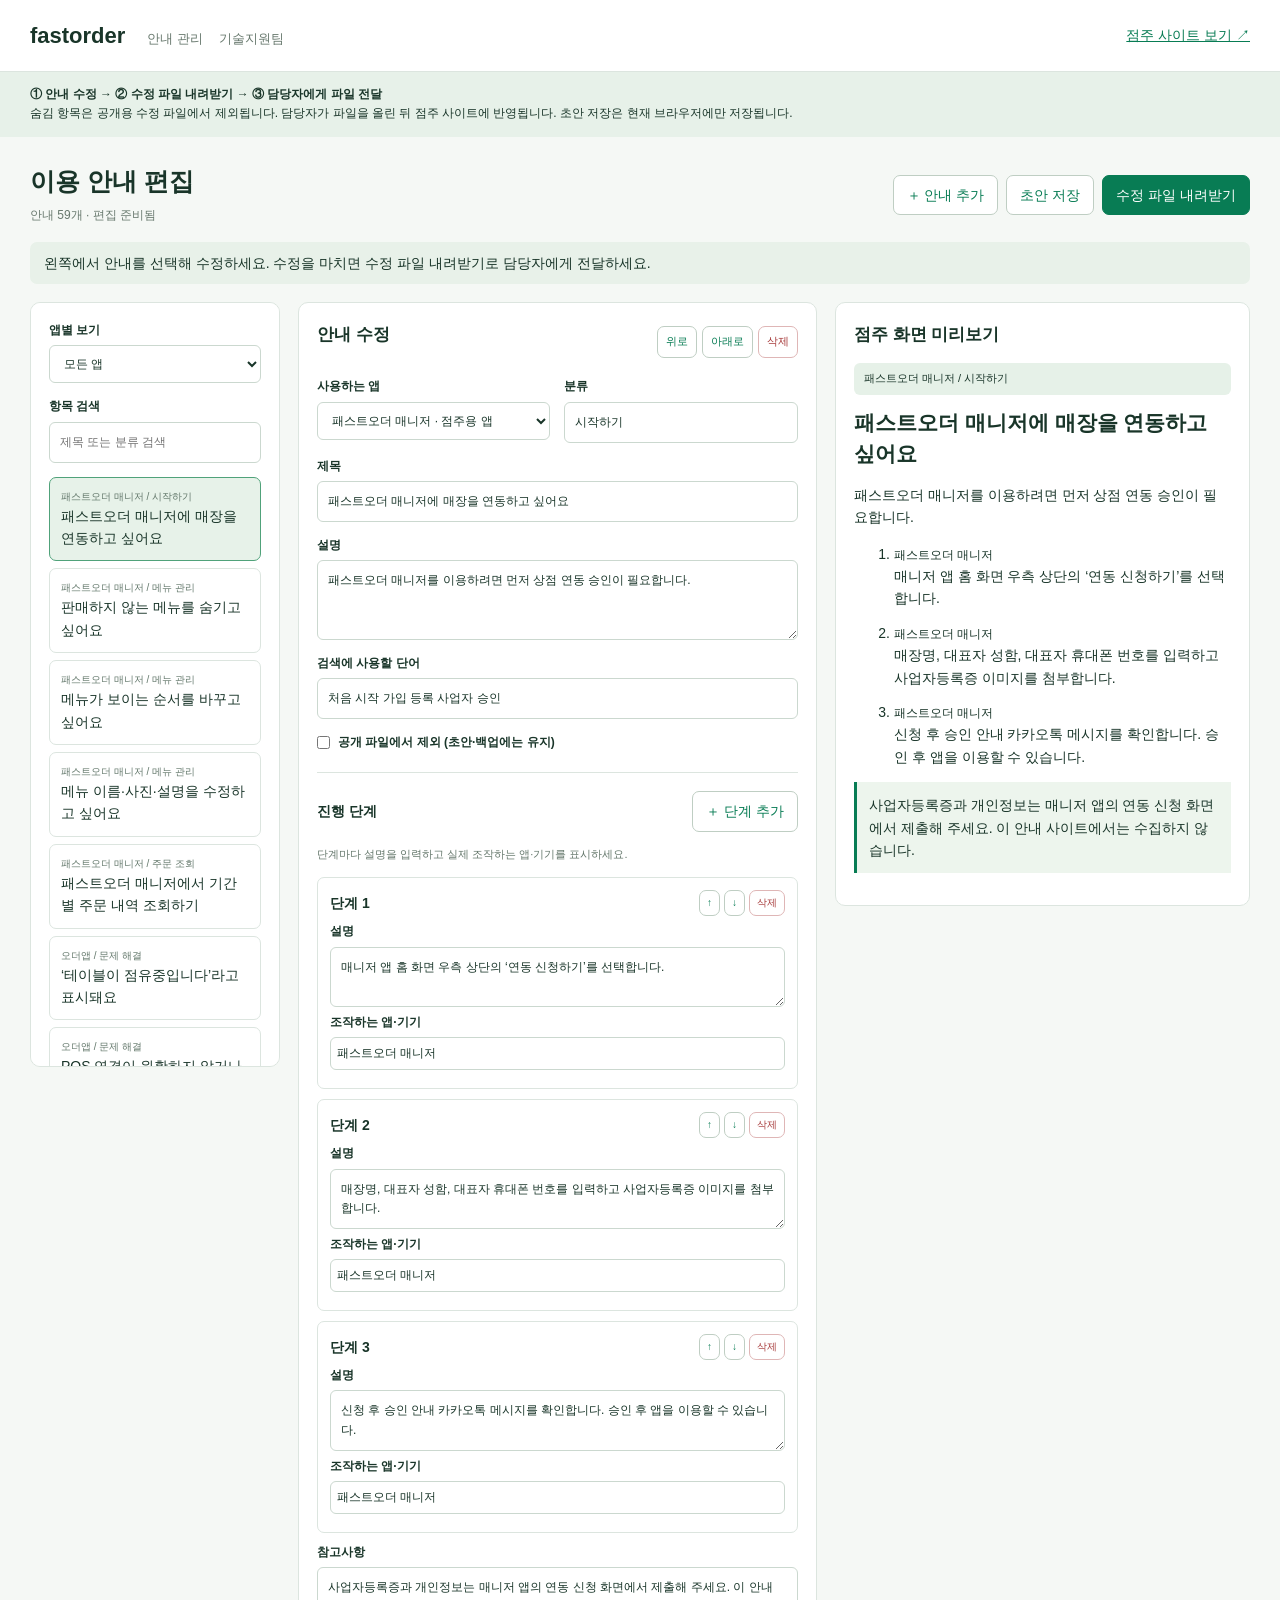
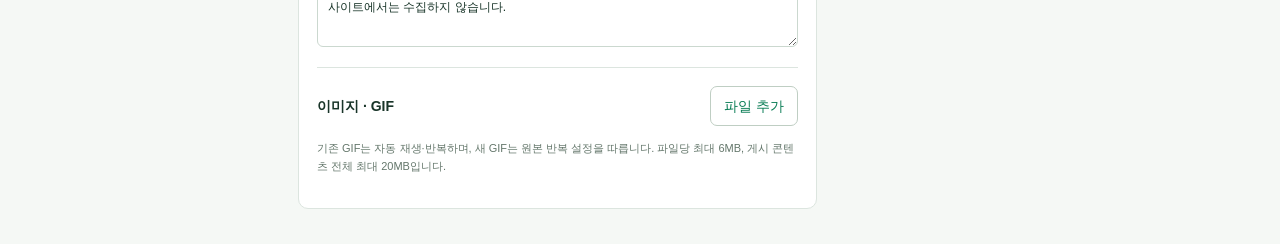
==== admin.html @ 6a3313bf "Publish reviewed public manual with clean history" ====
<!doctype html><html lang="ko"><head><meta charset="utf-8"><meta name="viewport" content="width=device-width,initial-scale=1"><meta name="robots" content="noindex,nofollow"><title>패스트오더 · 안내 관리</title><link rel="stylesheet" href="admin.css"></head><body>
<header><div><strong>fastorder <span>안내 관리</span></strong><small>기술지원팀</small></div><a href="./" target="_blank" rel="noopener">점주 사이트 보기 ↗</a></header>
<div class="notice"><b>① 안내 수정 → ② 수정 파일 내려받기 → ③ 담당자에게 파일 전달</b><br>숨김 항목은 공개용 수정 파일에서 제외됩니다. 담당자가 파일을 올린 뒤 점주 사이트에 반영됩니다. 초안 저장은 현재 브라우저에만 저장됩니다.</div>

<div class="toolbar"><div><h1>이용 안내 편집</h1><p id="draft-state">안내를 불러오는 중입니다.</p></div><div class="actions"><button id="add" class="secondary">＋ 안내 추가</button><button id="save" class="secondary">초안 저장</button><button id="export">수정 파일 내려받기</button></div></div>
<p id="status" role="status" aria-live="polite"></p>
<main><aside><label>앱별 보기<select id="app-filter"><option value="all">모든 앱</option><option value="owner">패스트오더 매니저</option><option value="master">마스터앱</option><option value="order">오더앱</option><option value="common">공통 고객지원</option></select></label><label>항목 검색<input type="search" id="find" placeholder="제목 또는 분류 검색"></label><div id="items"></div><div class="backup"><button id="backup" class="secondary">백업 내려받기</button><label class="filebutton">백업 불러오기<input id="restore" type="file" accept="application/json,.json"></label></div></aside>
<section class="editor"><div class="edit-head"><h2 id="edit-title">안내 수정</h2><div><button id="up" class="secondary">위로</button><button id="down" class="secondary">아래로</button><button id="remove" class="danger">삭제</button></div></div>
<form id="editor"><div class="two"><label>사용하는 앱<select id="app"><option value="owner">패스트오더 매니저 · 점주용 앱</option><option value="master">마스터앱</option><option value="order">오더앱</option><option value="common">공통 고객지원</option></select></label><label>분류<input id="category" required placeholder="예: 메뉴 관리"></label></div><label>제목<input id="title" required></label><label>설명<textarea id="intro" rows="3"></textarea></label><label>검색에 사용할 단어<input id="keywords" placeholder="예: 메뉴 숨김 품절"></label><label class="check"><input id="hidden" type="checkbox">공개 파일에서 제외 (초안·백업에는 유지)</label>
<div class="subheading"><h3>진행 단계</h3><button id="add-step" type="button" class="secondary">＋ 단계 추가</button></div><p class="hint">단계마다 설명을 입력하고 실제 조작하는 앱·기기를 표시하세요.</p><div id="steps"></div><label>참고사항<textarea id="tip" rows="3"></textarea></label>
<div class="subheading"><h3>이미지 · GIF</h3><label class="filebutton">파일 추가<input id="images" type="file" accept="image/png,image/jpeg,image/webp,image/gif,image/avif" multiple></label></div><p class="hint">기존 GIF는 자동 재생·반복하며, 새 GIF는 원본 반복 설정을 따릅니다. 파일당 최대 6MB, 게시 콘텐츠 전체 최대 20MB입니다.</p><div id="media"></div>
</form></section><section class="preview"><h2>점주 화면 미리보기</h2><div id="preview"></div></section></main>

<script src="content-default.js?v=public-audit-1"></script><script src="content-schema.js"></script><script src="admin-handoff.js?v=public-audit-1"></script></body></html>
---- admin.css ----
:root{--green:#087c54;--line:#dce5df;--ink:#193529}*{box-sizing:border-box}body{margin:0;background:#f5f8f5;color:var(--ink);font:14px/1.6 -apple-system,BlinkMacSystemFont,'Malgun Gothic',sans-serif}header{background:#fff;border-bottom:1px solid var(--line);padding:18px 30px;display:flex;justify-content:space-between;align-items:center}header strong{font-size:22px}header span,header small{font-size:13px;font-weight:400;margin-left:16px;color:#68796e}a{color:var(--green)}button,.filebutton{font:inherit;cursor:pointer;border:1px solid var(--green);border-radius:7px;background:var(--green);color:#fff;padding:8px 13px}button:disabled{opacity:.5;cursor:wait}.secondary,.filebutton{background:#fff;color:var(--green);border-color:#bfcec3}.danger{background:#fff;color:#a63838;border-color:#dfb6b6}button:focus-visible,input:focus-visible,select:focus-visible,textarea:focus-visible{outline:3px solid #83b69b;outline-offset:2px}.notice{background:#e7f1e9;padding:13px 30px;font-size:12px}details{margin:20px 30px;background:#fff;border:1px solid var(--line);padding:16px;border-radius:10px}summary{cursor:pointer;font-weight:700}summary span{font-weight:400;color:#667c6d;margin-left:15px}.connection-grid{display:grid;grid-template-columns:2fr 1fr 1fr 2fr;gap:15px;margin-top:18px}details p{font-size:12px;color:#63766a}.toolbar{display:flex;justify-content:space-between;align-items:center;margin:24px 30px 12px;gap:16px}h1{font-size:25px;margin:0}.toolbar p{font-size:12px;color:#68796e;margin:5px 0}h2{font-size:17px;margin:0 0 15px}h3{font-size:14px;margin:0}.actions{display:flex;gap:8px}#status{margin:0 30px 18px;padding:10px 14px;background:#e8f1e9;border-radius:7px;min-height:38px}#status.error{background:#fbe9e7;color:#983e35}main{display:grid;grid-template-columns:250px minmax(340px,1fr) minmax(280px,.8fr);gap:18px;margin:0 30px 35px;align-items:start}aside,.editor,.preview{background:#fff;border:1px solid var(--line);border-radius:10px;padding:18px}aside{position:sticky;top:15px;max-height:85vh;overflow:auto}label{display:block;font-size:12px;font-weight:650;margin-bottom:14px}input,select,textarea{display:block;width:100%;font:inherit;font-weight:400;color:var(--ink);border:1px solid #cbd8cf;padding:10px;border-radius:6px;margin-top:5px;background:white}textarea{resize:vertical}.two{display:grid;grid-template-columns:1fr 1fr;gap:14px}.check{display:flex;align-items:center;gap:8px}.check input{display:inline;width:auto;margin:0}.edit-head,.subheading{display:flex;justify-content:space-between;gap:10px;align-items:center;margin-bottom:14px}.edit-head div{display:flex;gap:5px}.edit-head button{font-size:11px;padding:6px 8px}.subheading{border-top:1px solid var(--line);padding-top:18px;margin-top:20px}.hint{font-size:11px;color:#64776b;margin:4px 0 14px}.item{display:block;width:100%;text-align:left;margin:7px 0;background:white;border:1px solid var(--line);color:var(--ink);padding:11px}.item.active{background:#e7f2e9;border-color:#50a27a}.item small{display:block;color:#62776a;font-size:10px}.backup{border-top:1px solid var(--line);padding-top:15px;margin-top:18px;display:flex;gap:8px;flex-wrap:wrap}.backup button,.backup .filebutton{font-size:11px}.filebutton{display:inline-block;margin:0;font-weight:400}.filebutton input{display:none}.step{border:1px solid var(--line);border-radius:7px;padding:12px;margin-bottom:10px}.step-top{display:flex;justify-content:space-between;gap:8px;align-items:center}.step-top button{font-size:10px;padding:4px 7px}.step label{margin:6px 0}.step input{padding:6px}.mediacard{padding:12px;border:1px solid var(--line);border-radius:8px;margin:10px 0}.mediacard img{max-height:150px;max-width:100%;display:block;margin:auto}.mediacard button{font-size:11px}.preview{position:sticky;top:15px;max-height:85vh;overflow:auto}.preview h3{font-size:21px;line-height:1.5;margin:12px 0}.preview .badge{background:#e6f1e8;padding:7px 10px;border-radius:6px;font-size:11px}.preview li{margin-bottom:12px;white-space:pre-wrap}.preview p{white-space:pre-wrap}.preview figure{margin:15px 0;background:#f4f7f3;padding:12px;text-align:center}.preview img{max-width:100%;max-height:400px;object-fit:contain}.preview figcaption{font-size:11px;color:#62766a}.preview .tip{background:#edf5ed;padding:12px;border-left:3px solid var(--green)}dialog{border:1px solid var(--line);border-radius:12px;max-width:500px;padding:26px;color:var(--ink)}dialog::backdrop{background:#17342788}@media(max-width:1100px){main{grid-template-columns:220px 1fr}.preview{grid-column:2;position:static;max-height:none}.connection-grid{grid-template-columns:1fr 1fr}}@media(max-width:700px){header{padding:15px}header small{display:none}.toolbar{margin:18px;display:block}.actions{margin-top:12px;flex-wrap:wrap}main{display:block;margin:18px}aside,.editor,.preview{position:static;max-height:none;margin:15px 0}#items{max-height:220px;overflow:auto}details{margin:18px}.connection-grid,.two{grid-template-columns:1fr}#status{margin:0 18px}.notice{padding:12px 18px}}
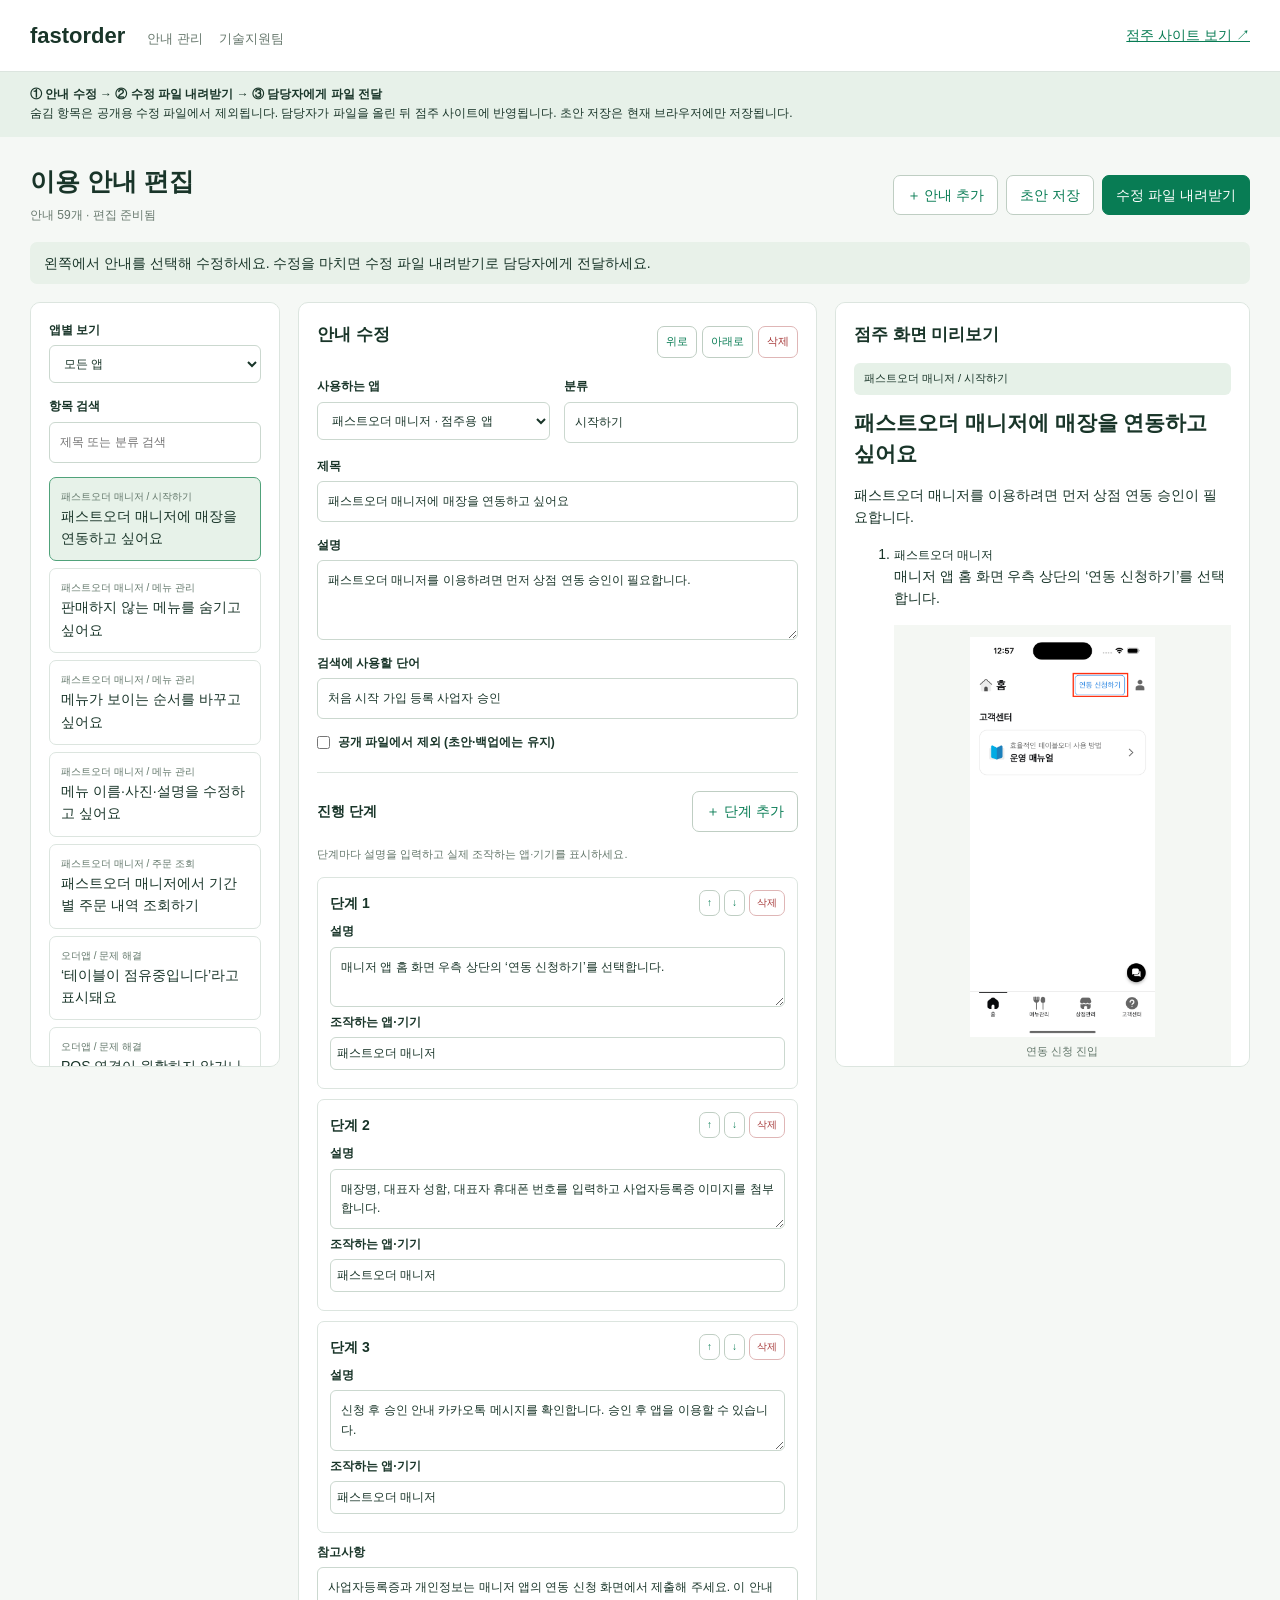
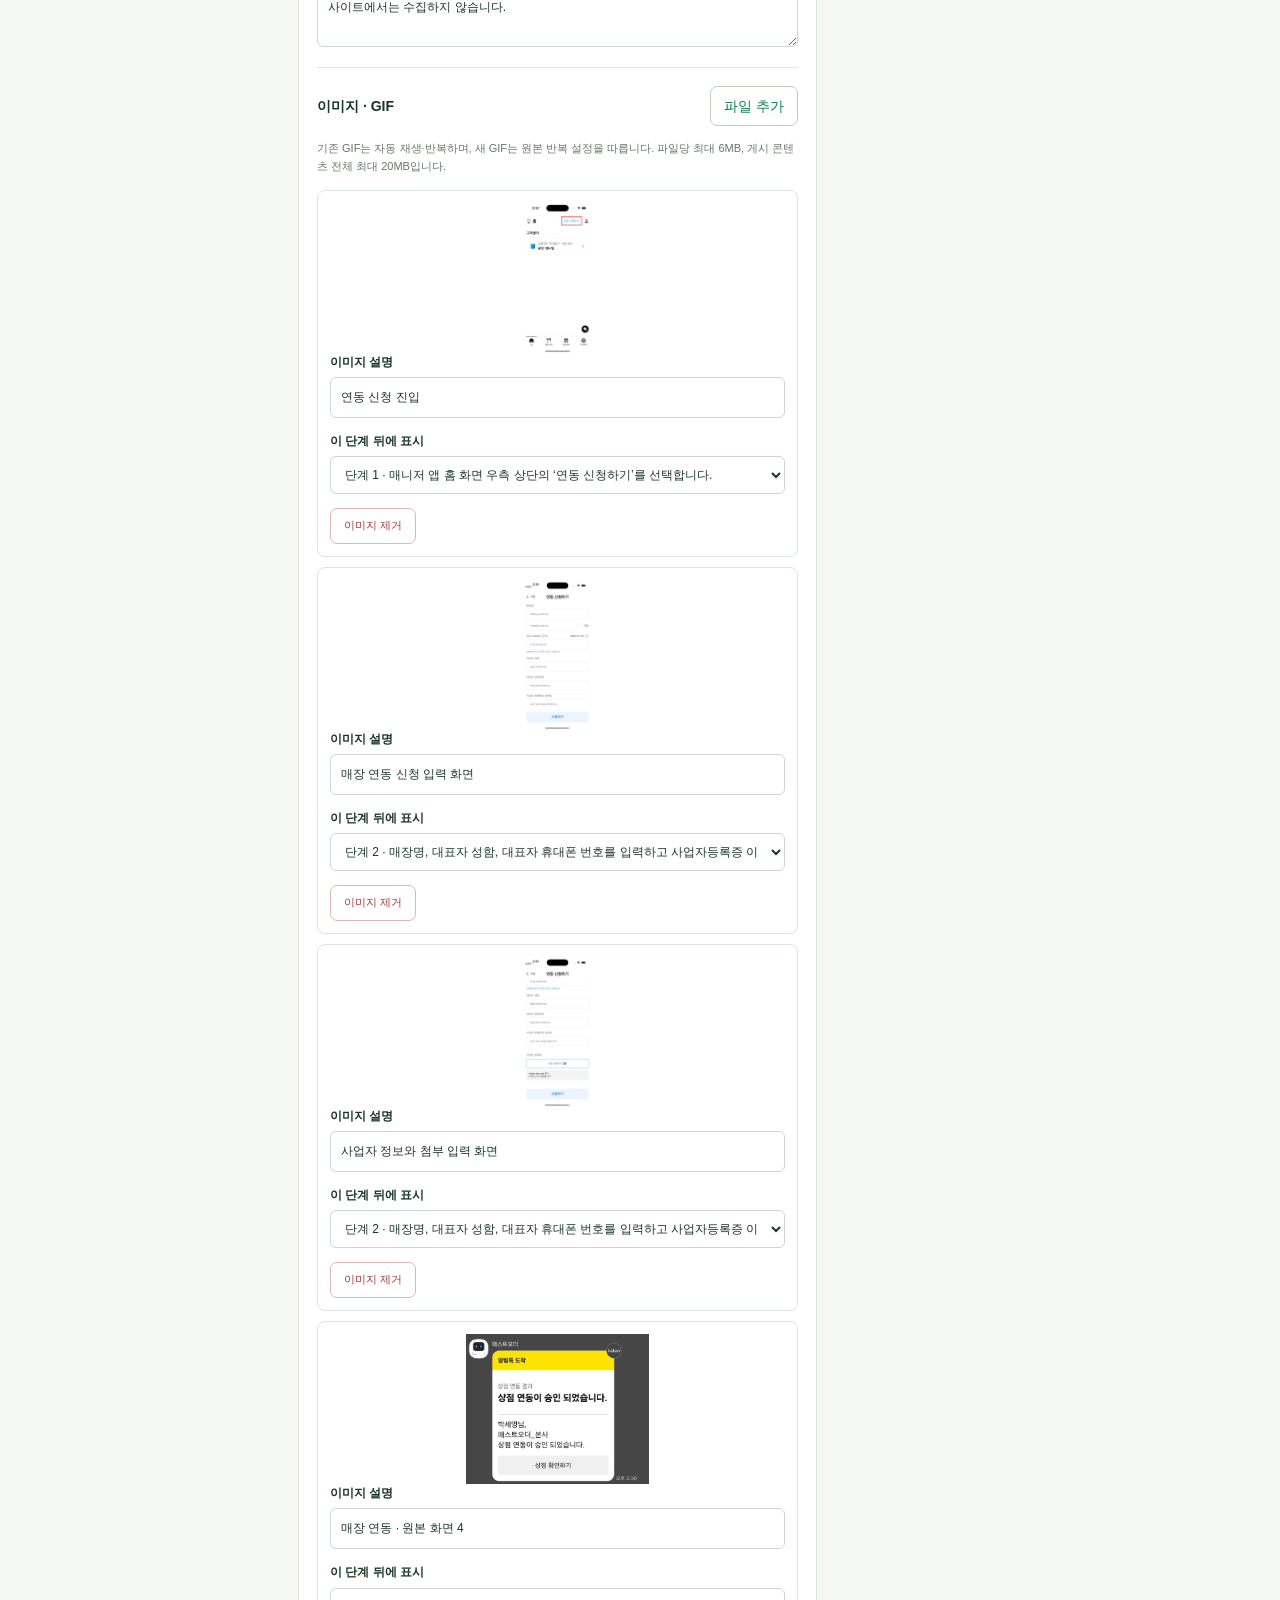
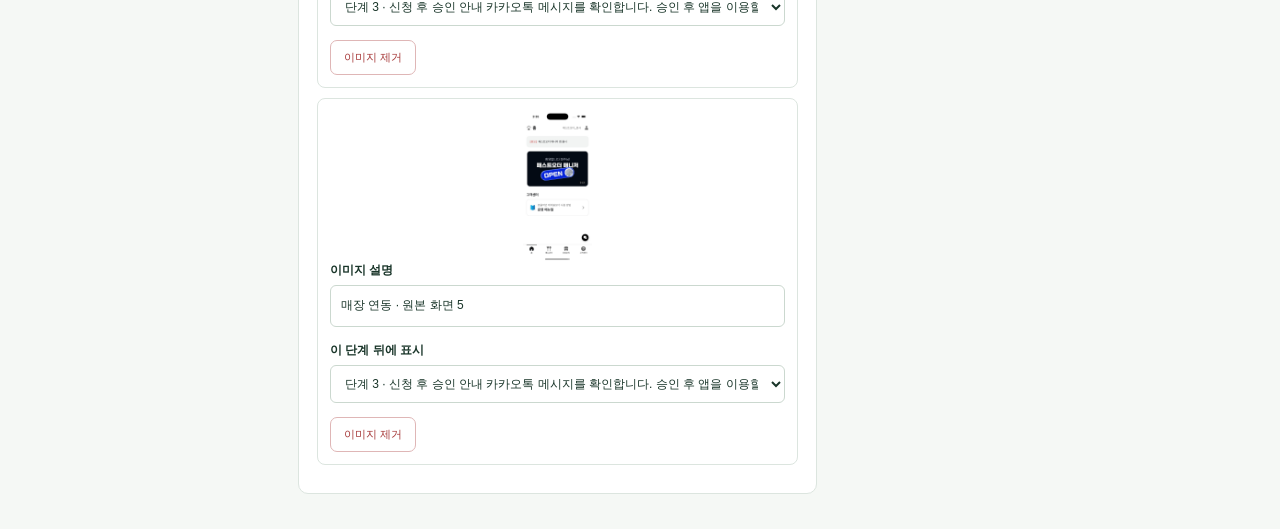
==== commit 6c179444: "Place screenshots beside relevant steps and remove source annotations" ====
--- a/admin.html
+++ b/admin.html
@@ -11,4 +11,4 @@
 <div class="subheading"><h3>이미지 · GIF</h3><label class="filebutton">파일 추가<input id="images" type="file" accept="image/png,image/jpeg,image/webp,image/gif,image/avif" multiple></label></div><p class="hint">기존 GIF는 자동 재생·반복하며, 새 GIF는 원본 반복 설정을 따릅니다. 파일당 최대 6MB, 게시 콘텐츠 전체 최대 20MB입니다.</p><div id="media"></div>
 </form></section><section class="preview"><h2>점주 화면 미리보기</h2><div id="preview"></div></section></main>
 
-<script src="content-default.js?v=public-audit-1"></script><script src="content-schema.js"></script><script src="admin-handoff.js?v=public-audit-1"></script></body></html>
+<script src="content-default.js?v=step-media-2"></script><script src="content-schema.js?v=step-media-2"></script><script src="admin-handoff.js?v=step-media-2"></script></body></html>
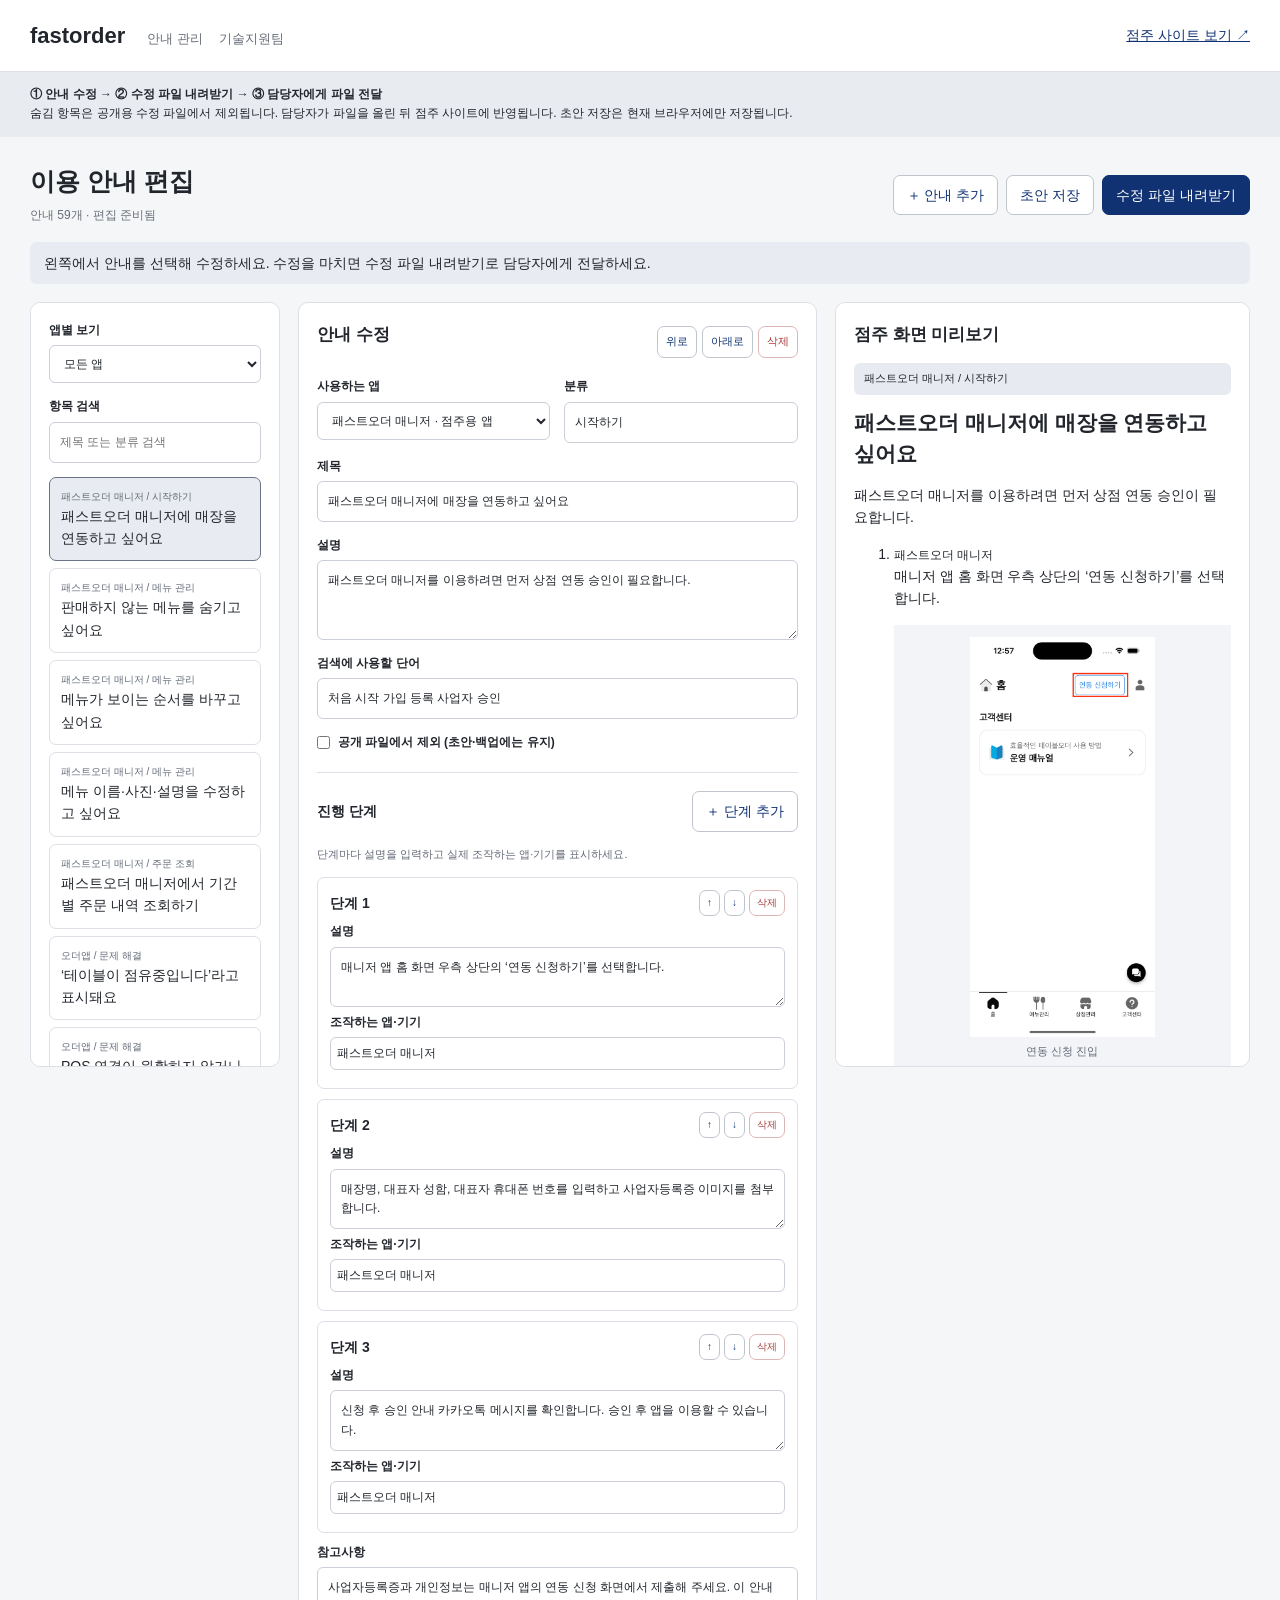
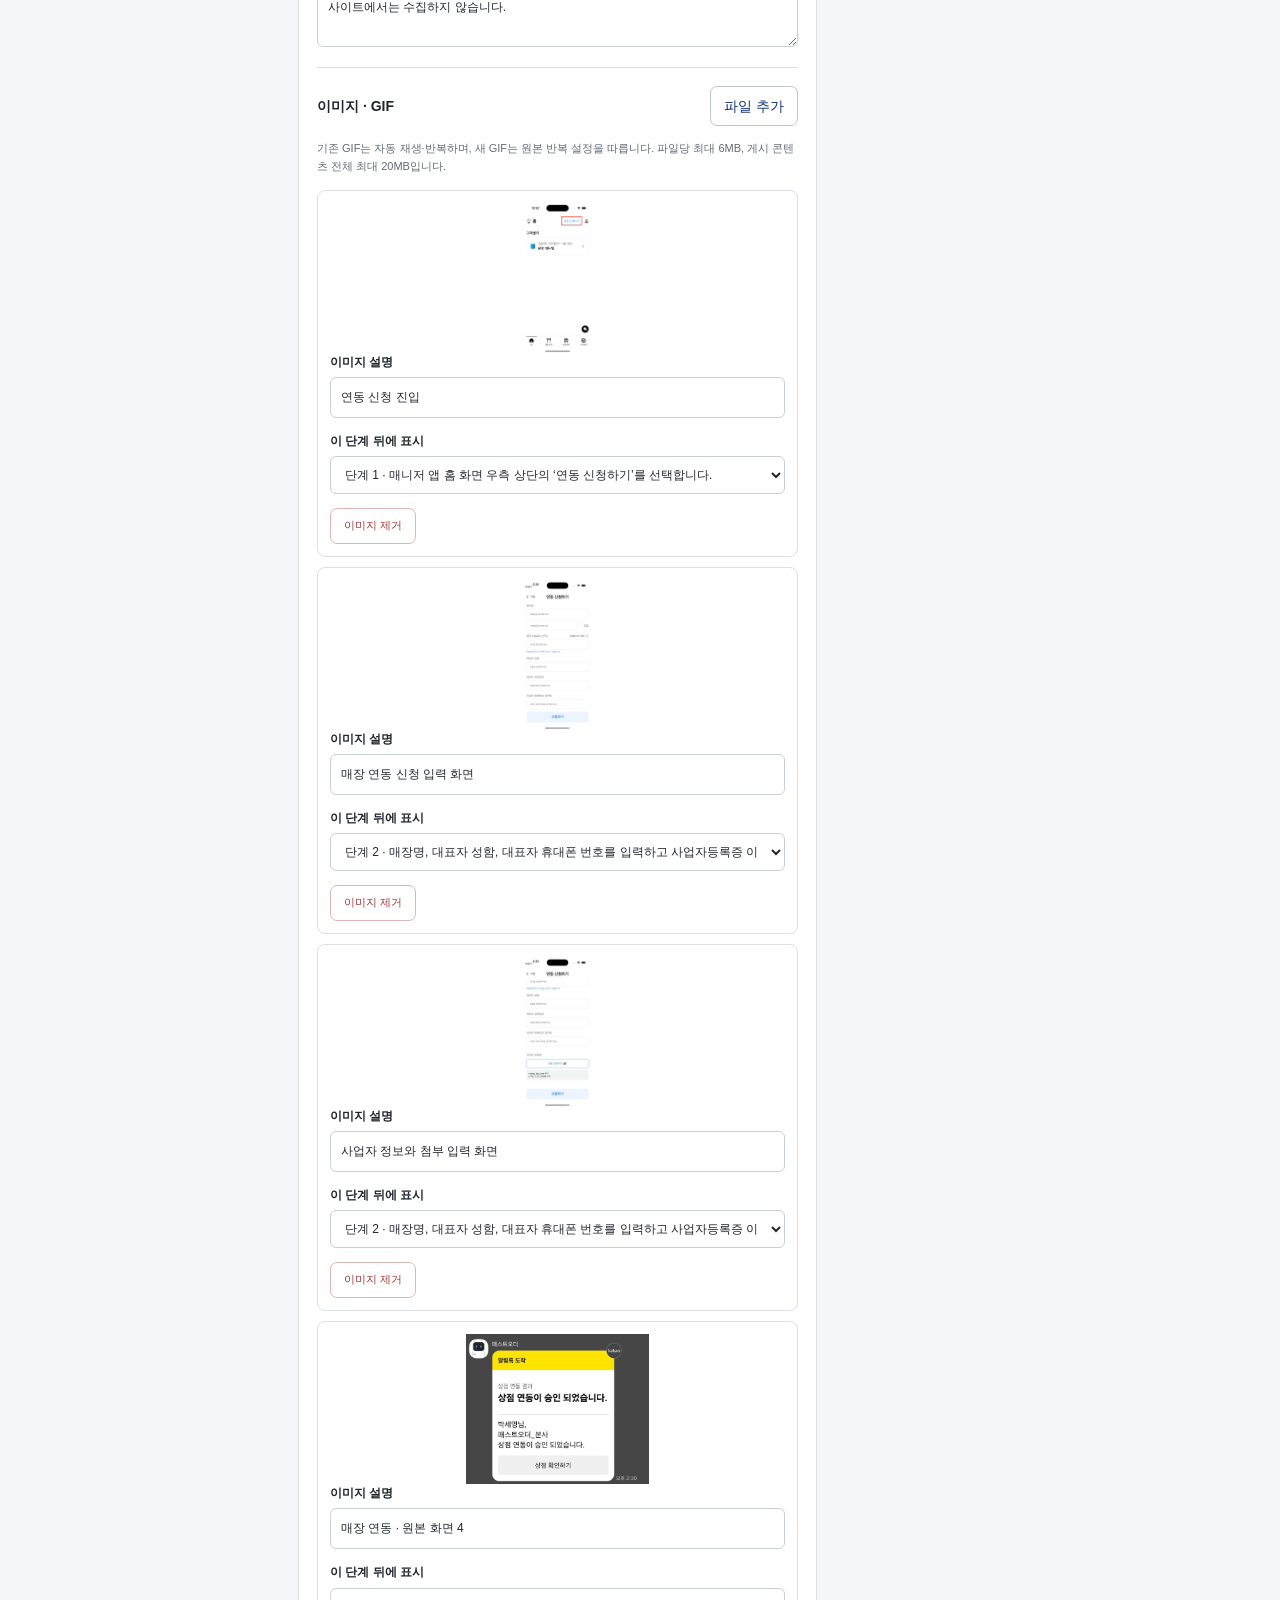
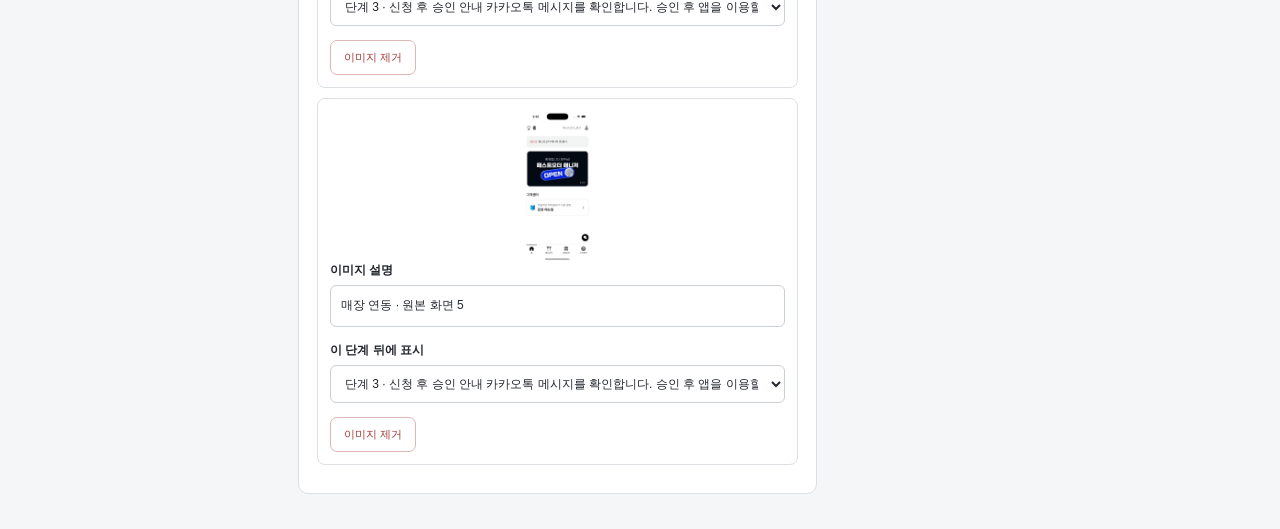
==== commit a117dc28: "Apply gray blue red and white palette" ====
--- a/admin.html
+++ b/admin.html
@@ -1,4 +1,4 @@
-<!doctype html><html lang="ko"><head><meta charset="utf-8"><meta name="viewport" content="width=device-width,initial-scale=1"><meta name="robots" content="noindex,nofollow"><title>패스트오더 · 안내 관리</title><link rel="stylesheet" href="admin.css"></head><body>
+<!doctype html><html lang="ko"><head><meta charset="utf-8"><meta name="viewport" content="width=device-width,initial-scale=1"><meta name="robots" content="noindex,nofollow"><title>패스트오더 · 안내 관리</title><link rel="stylesheet" href="admin.css?v=palette-1"></head><body>
 <header><div><strong>fastorder <span>안내 관리</span></strong><small>기술지원팀</small></div><a href="./" target="_blank" rel="noopener">점주 사이트 보기 ↗</a></header>
 <div class="notice"><b>① 안내 수정 → ② 수정 파일 내려받기 → ③ 담당자에게 파일 전달</b><br>숨김 항목은 공개용 수정 파일에서 제외됩니다. 담당자가 파일을 올린 뒤 점주 사이트에 반영됩니다. 초안 저장은 현재 브라우저에만 저장됩니다.</div>
 
--- a/admin.css
+++ b/admin.css
@@ -1 +1 @@
-:root{--green:#087c54;--line:#dce5df;--ink:#193529}*{box-sizing:border-box}body{margin:0;background:#f5f8f5;color:var(--ink);font:14px/1.6 -apple-system,BlinkMacSystemFont,'Malgun Gothic',sans-serif}header{background:#fff;border-bottom:1px solid var(--line);padding:18px 30px;display:flex;justify-content:space-between;align-items:center}header strong{font-size:22px}header span,header small{font-size:13px;font-weight:400;margin-left:16px;color:#68796e}a{color:var(--green)}button,.filebutton{font:inherit;cursor:pointer;border:1px solid var(--green);border-radius:7px;background:var(--green);color:#fff;padding:8px 13px}button:disabled{opacity:.5;cursor:wait}.secondary,.filebutton{background:#fff;color:var(--green);border-color:#bfcec3}.danger{background:#fff;color:#a63838;border-color:#dfb6b6}button:focus-visible,input:focus-visible,select:focus-visible,textarea:focus-visible{outline:3px solid #83b69b;outline-offset:2px}.notice{background:#e7f1e9;padding:13px 30px;font-size:12px}details{margin:20px 30px;background:#fff;border:1px solid var(--line);padding:16px;border-radius:10px}summary{cursor:pointer;font-weight:700}summary span{font-weight:400;color:#667c6d;margin-left:15px}.connection-grid{display:grid;grid-template-columns:2fr 1fr 1fr 2fr;gap:15px;margin-top:18px}details p{font-size:12px;color:#63766a}.toolbar{display:flex;justify-content:space-between;align-items:center;margin:24px 30px 12px;gap:16px}h1{font-size:25px;margin:0}.toolbar p{font-size:12px;color:#68796e;margin:5px 0}h2{font-size:17px;margin:0 0 15px}h3{font-size:14px;margin:0}.actions{display:flex;gap:8px}#status{margin:0 30px 18px;padding:10px 14px;background:#e8f1e9;border-radius:7px;min-height:38px}#status.error{background:#fbe9e7;color:#983e35}main{display:grid;grid-template-columns:250px minmax(340px,1fr) minmax(280px,.8fr);gap:18px;margin:0 30px 35px;align-items:start}aside,.editor,.preview{background:#fff;border:1px solid var(--line);border-radius:10px;padding:18px}aside{position:sticky;top:15px;max-height:85vh;overflow:auto}label{display:block;font-size:12px;font-weight:650;margin-bottom:14px}input,select,textarea{display:block;width:100%;font:inherit;font-weight:400;color:var(--ink);border:1px solid #cbd8cf;padding:10px;border-radius:6px;margin-top:5px;background:white}textarea{resize:vertical}.two{display:grid;grid-template-columns:1fr 1fr;gap:14px}.check{display:flex;align-items:center;gap:8px}.check input{display:inline;width:auto;margin:0}.edit-head,.subheading{display:flex;justify-content:space-between;gap:10px;align-items:center;margin-bottom:14px}.edit-head div{display:flex;gap:5px}.edit-head button{font-size:11px;padding:6px 8px}.subheading{border-top:1px solid var(--line);padding-top:18px;margin-top:20px}.hint{font-size:11px;color:#64776b;margin:4px 0 14px}.item{display:block;width:100%;text-align:left;margin:7px 0;background:white;border:1px solid var(--line);color:var(--ink);padding:11px}.item.active{background:#e7f2e9;border-color:#50a27a}.item small{display:block;color:#62776a;font-size:10px}.backup{border-top:1px solid var(--line);padding-top:15px;margin-top:18px;display:flex;gap:8px;flex-wrap:wrap}.backup button,.backup .filebutton{font-size:11px}.filebutton{display:inline-block;margin:0;font-weight:400}.filebutton input{display:none}.step{border:1px solid var(--line);border-radius:7px;padding:12px;margin-bottom:10px}.step-top{display:flex;justify-content:space-between;gap:8px;align-items:center}.step-top button{font-size:10px;padding:4px 7px}.step label{margin:6px 0}.step input{padding:6px}.mediacard{padding:12px;border:1px solid var(--line);border-radius:8px;margin:10px 0}.mediacard img{max-height:150px;max-width:100%;display:block;margin:auto}.mediacard button{font-size:11px}.preview{position:sticky;top:15px;max-height:85vh;overflow:auto}.preview h3{font-size:21px;line-height:1.5;margin:12px 0}.preview .badge{background:#e6f1e8;padding:7px 10px;border-radius:6px;font-size:11px}.preview li{margin-bottom:12px;white-space:pre-wrap}.preview p{white-space:pre-wrap}.preview figure{margin:15px 0;background:#f4f7f3;padding:12px;text-align:center}.preview img{max-width:100%;max-height:400px;object-fit:contain}.preview figcaption{font-size:11px;color:#62766a}.preview .tip{background:#edf5ed;padding:12px;border-left:3px solid var(--green)}dialog{border:1px solid var(--line);border-radius:12px;max-width:500px;padding:26px;color:var(--ink)}dialog::backdrop{background:#17342788}@media(max-width:1100px){main{grid-template-columns:220px 1fr}.preview{grid-column:2;position:static;max-height:none}.connection-grid{grid-template-columns:1fr 1fr}}@media(max-width:700px){header{padding:15px}header small{display:none}.toolbar{margin:18px;display:block}.actions{margin-top:12px;flex-wrap:wrap}main{display:block;margin:18px}aside,.editor,.preview{position:static;max-height:none;margin:15px 0}#items{max-height:220px;overflow:auto}details{margin:18px}.connection-grid,.two{grid-template-columns:1fr}#status{margin:0 18px}.notice{padding:12px 18px}}
+:root{--green:#103273;--line:#dcdfe5;--ink:#22262c}*{box-sizing:border-box}body{margin:0;background:#f5f6f8;color:var(--ink);font:14px/1.6 -apple-system,BlinkMacSystemFont,'Malgun Gothic',sans-serif}header{background:#fff;border-bottom:1px solid var(--line);padding:18px 30px;display:flex;justify-content:space-between;align-items:center}header strong{font-size:22px}header span,header small{font-size:13px;font-weight:400;margin-left:16px;color:#686e79}a{color:var(--green)}button,.filebutton{font:inherit;cursor:pointer;border:1px solid var(--green);border-radius:7px;background:var(--green);color:#fff;padding:8px 13px}button:disabled{opacity:.5;cursor:wait}.secondary,.filebutton{background:#fff;color:var(--green);border-color:#c0c4cd}.danger{background:#fff;color:#a63838;border-color:#dfb6b6}button:focus-visible,input:focus-visible,select:focus-visible,textarea:focus-visible{outline:3px solid #9199a8;outline-offset:2px}.notice{background:#e8ebf0;padding:13px 30px;font-size:12px}details{margin:20px 30px;background:#fff;border:1px solid var(--line);padding:16px;border-radius:10px}summary{cursor:pointer;font-weight:700}summary span{font-weight:400;color:#666d7c;margin-left:15px}.connection-grid{display:grid;grid-template-columns:2fr 1fr 1fr 2fr;gap:15px;margin-top:18px}details p{font-size:12px;color:#636976}.toolbar{display:flex;justify-content:space-between;align-items:center;margin:24px 30px 12px;gap:16px}h1{font-size:25px;margin:0}.toolbar p{font-size:12px;color:#686e79;margin:5px 0}h2{font-size:17px;margin:0 0 15px}h3{font-size:14px;margin:0}.actions{display:flex;gap:8px}#status{margin:0 30px 18px;padding:10px 14px;background:#e8ebf1;border-radius:7px;min-height:38px}#status.error{background:#fbe9e7;color:#983e35}main{display:grid;grid-template-columns:250px minmax(340px,1fr) minmax(280px,.8fr);gap:18px;margin:0 30px 35px;align-items:start}aside,.editor,.preview{background:#fff;border:1px solid var(--line);border-radius:10px;padding:18px}aside{position:sticky;top:15px;max-height:85vh;overflow:auto}label{display:block;font-size:12px;font-weight:650;margin-bottom:14px}input,select,textarea{display:block;width:100%;font:inherit;font-weight:400;color:var(--ink);border:1px solid #cbcfd8;padding:10px;border-radius:6px;margin-top:5px;background:white}textarea{resize:vertical}.two{display:grid;grid-template-columns:1fr 1fr;gap:14px}.check{display:flex;align-items:center;gap:8px}.check input{display:inline;width:auto;margin:0}.edit-head,.subheading{display:flex;justify-content:space-between;gap:10px;align-items:center;margin-bottom:14px}.edit-head div{display:flex;gap:5px}.edit-head button{font-size:11px;padding:6px 8px}.subheading{border-top:1px solid var(--line);padding-top:18px;margin-top:20px}.hint{font-size:11px;color:#646a77;margin:4px 0 14px}.item{display:block;width:100%;text-align:left;margin:7px 0;background:white;border:1px solid var(--line);color:var(--ink);padding:11px}.item.active{background:#e8ebf1;border-color:#6a7488}.item small{display:block;color:#626977;font-size:10px}.backup{border-top:1px solid var(--line);padding-top:15px;margin-top:18px;display:flex;gap:8px;flex-wrap:wrap}.backup button,.backup .filebutton{font-size:11px}.filebutton{display:inline-block;margin:0;font-weight:400}.filebutton input{display:none}.step{border:1px solid var(--line);border-radius:7px;padding:12px;margin-bottom:10px}.step-top{display:flex;justify-content:space-between;gap:8px;align-items:center}.step-top button{font-size:10px;padding:4px 7px}.step label{margin:6px 0}.step input{padding:6px}.mediacard{padding:12px;border:1px solid var(--line);border-radius:8px;margin:10px 0}.mediacard img{max-height:150px;max-width:100%;display:block;margin:auto}.mediacard button{font-size:11px}.preview{position:sticky;top:15px;max-height:85vh;overflow:auto}.preview h3{font-size:21px;line-height:1.5;margin:12px 0}.preview .badge{background:#e7eaf0;padding:7px 10px;border-radius:6px;font-size:11px}.preview li{margin-bottom:12px;white-space:pre-wrap}.preview p{white-space:pre-wrap}.preview figure{margin:15px 0;background:#f3f4f7;padding:12px;text-align:center}.preview img{max-width:100%;max-height:400px;object-fit:contain}.preview figcaption{font-size:11px;color:#626976}.preview .tip{background:#eef0f4;padding:12px;border-left:3px solid var(--green)}dialog{border:1px solid var(--line);border-radius:12px;max-width:500px;padding:26px;color:var(--ink)}dialog::backdrop{background:#17213488}@media(max-width:1100px){main{grid-template-columns:220px 1fr}.preview{grid-column:2;position:static;max-height:none}.connection-grid{grid-template-columns:1fr 1fr}}@media(max-width:700px){header{padding:15px}header small{display:none}.toolbar{margin:18px;display:block}.actions{margin-top:12px;flex-wrap:wrap}main{display:block;margin:18px}aside,.editor,.preview{position:static;max-height:none;margin:15px 0}#items{max-height:220px;overflow:auto}details{margin:18px}.connection-grid,.two{grid-template-columns:1fr}#status{margin:0 18px}.notice{padding:12px 18px}}
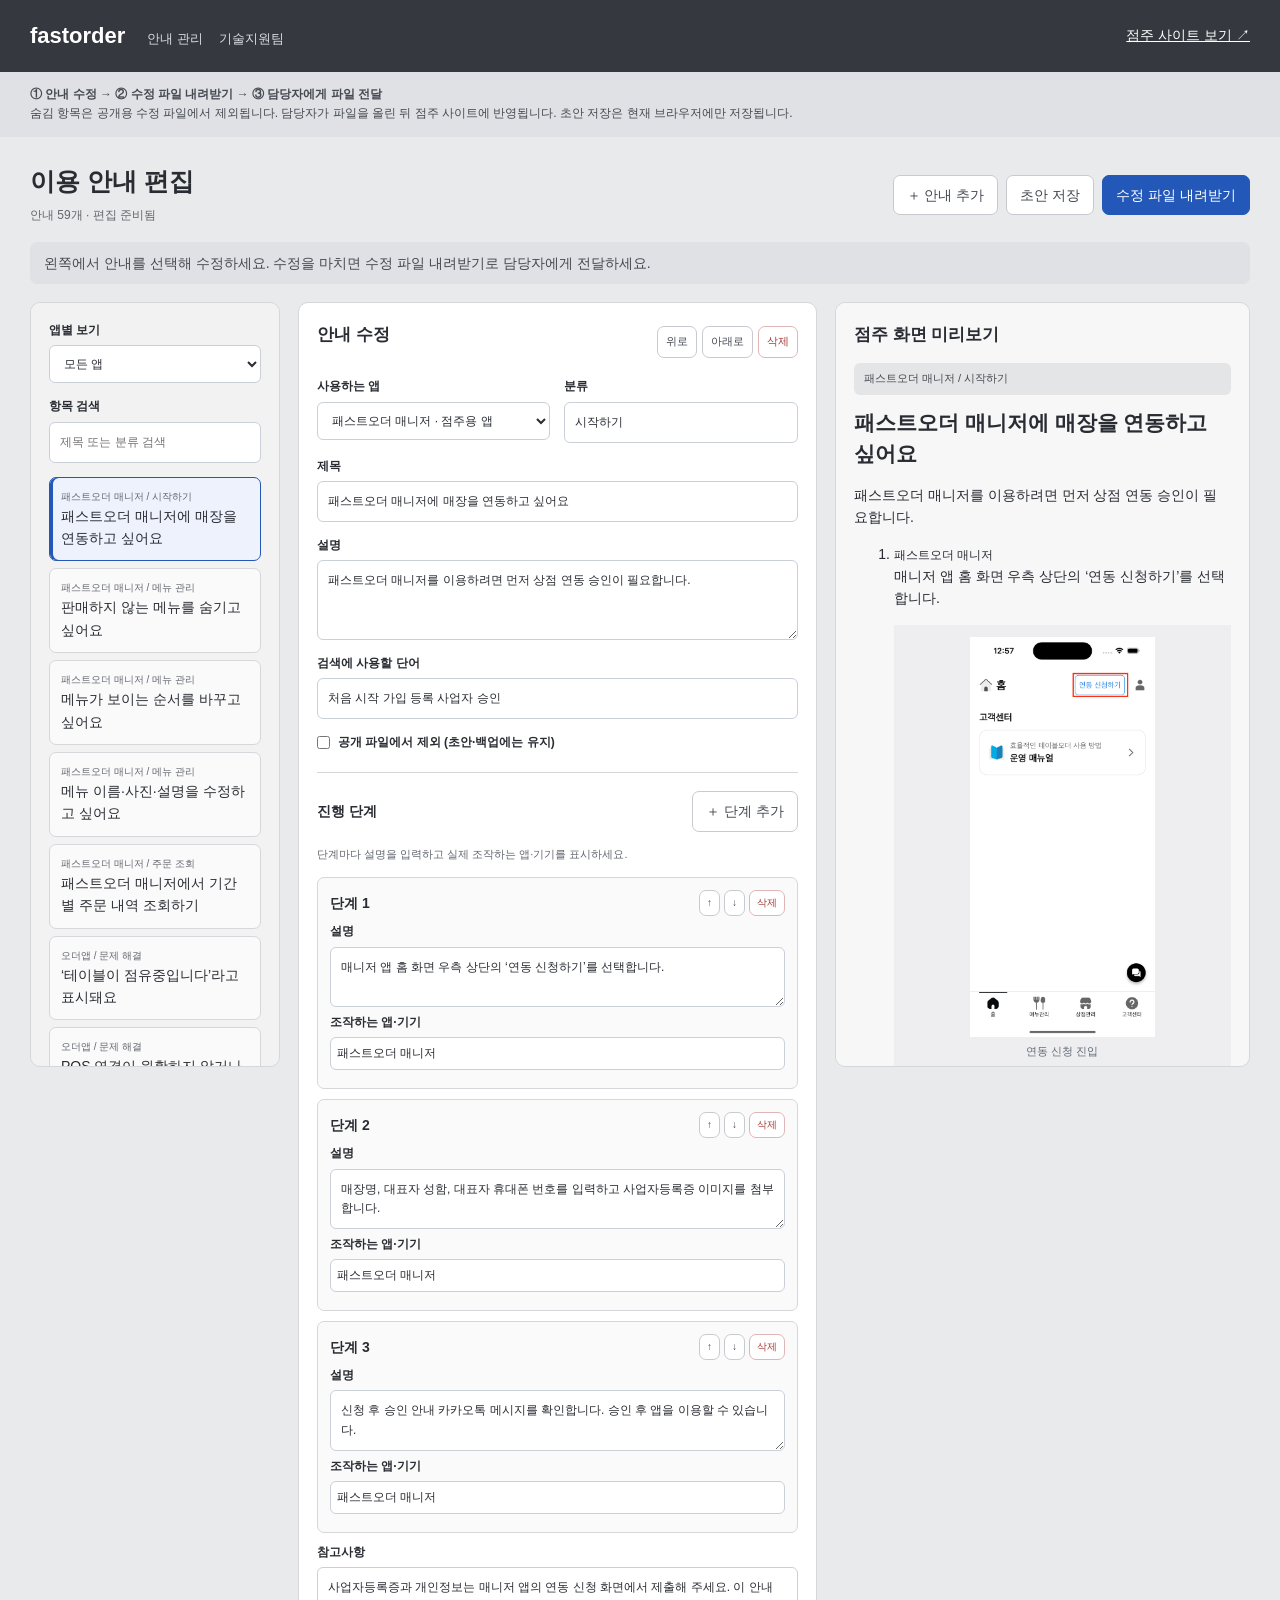
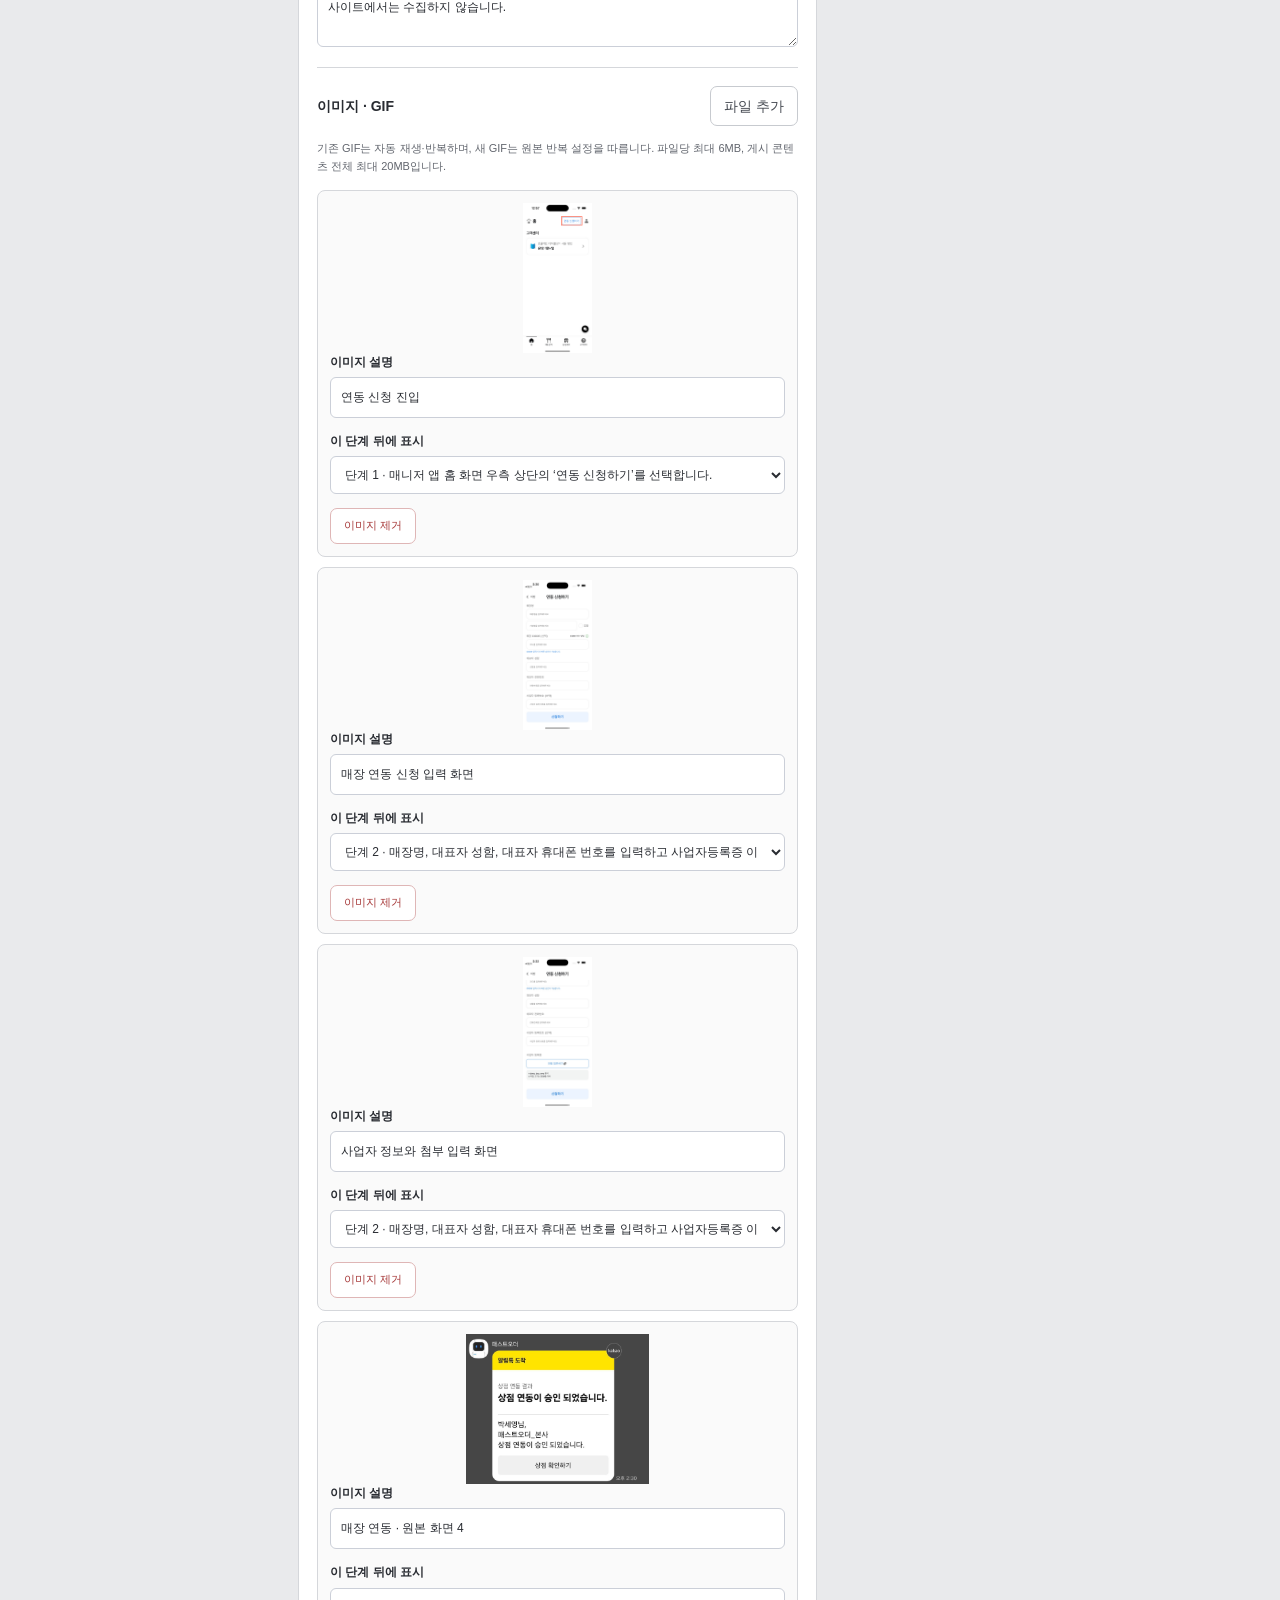
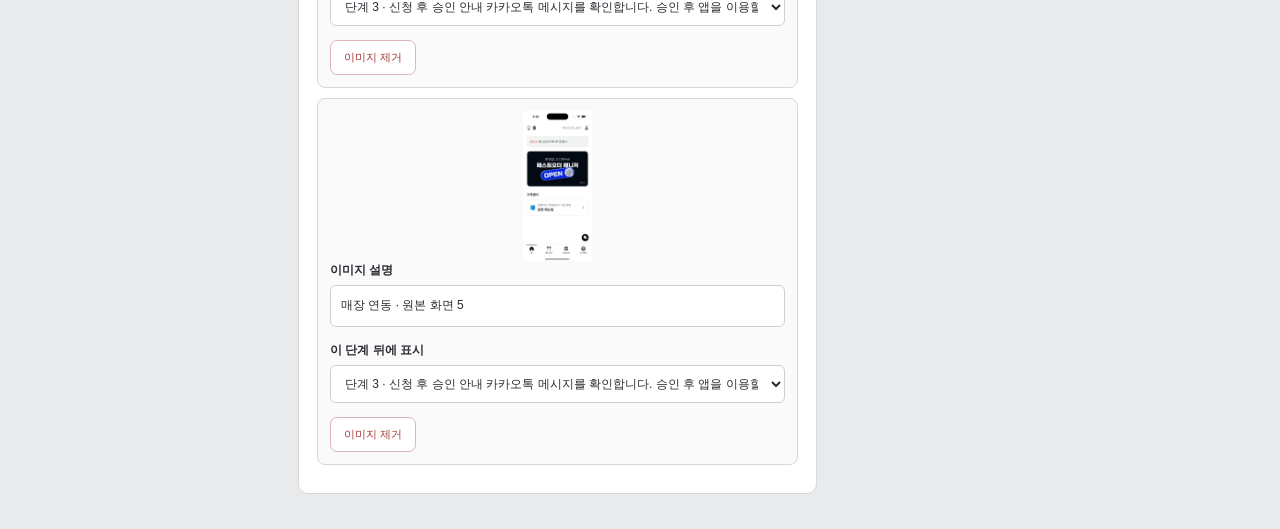
==== commit a9e1de2d: "Use gray as the primary staff editor color" ====
--- a/admin.html
+++ b/admin.html
@@ -1,4 +1,4 @@
-<!doctype html><html lang="ko"><head><meta charset="utf-8"><meta name="viewport" content="width=device-width,initial-scale=1"><meta name="robots" content="noindex,nofollow"><title>패스트오더 · 안내 관리</title><link rel="stylesheet" href="admin.css?v=palette-1"></head><body>
+<!doctype html><html lang="ko"><head><meta charset="utf-8"><meta name="viewport" content="width=device-width,initial-scale=1"><meta name="robots" content="noindex,nofollow"><title>패스트오더 · 안내 관리</title><link rel="stylesheet" href="admin.css?v=staff-gray-1"></head><body>
 <header><div><strong>fastorder <span>안내 관리</span></strong><small>기술지원팀</small></div><a href="./" target="_blank" rel="noopener">점주 사이트 보기 ↗</a></header>
 <div class="notice"><b>① 안내 수정 → ② 수정 파일 내려받기 → ③ 담당자에게 파일 전달</b><br>숨김 항목은 공개용 수정 파일에서 제외됩니다. 담당자가 파일을 올린 뒤 점주 사이트에 반영됩니다. 초안 저장은 현재 브라우저에만 저장됩니다.</div>
 
--- a/admin.css
+++ b/admin.css
@@ -1 +1,5 @@
 :root{--green:#103273;--line:#dcdfe5;--ink:#22262c}*{box-sizing:border-box}body{margin:0;background:#f5f6f8;color:var(--ink);font:14px/1.6 -apple-system,BlinkMacSystemFont,'Malgun Gothic',sans-serif}header{background:#fff;border-bottom:1px solid var(--line);padding:18px 30px;display:flex;justify-content:space-between;align-items:center}header strong{font-size:22px}header span,header small{font-size:13px;font-weight:400;margin-left:16px;color:#686e79}a{color:var(--green)}button,.filebutton{font:inherit;cursor:pointer;border:1px solid var(--green);border-radius:7px;background:var(--green);color:#fff;padding:8px 13px}button:disabled{opacity:.5;cursor:wait}.secondary,.filebutton{background:#fff;color:var(--green);border-color:#c0c4cd}.danger{background:#fff;color:#a63838;border-color:#dfb6b6}button:focus-visible,input:focus-visible,select:focus-visible,textarea:focus-visible{outline:3px solid #9199a8;outline-offset:2px}.notice{background:#e8ebf0;padding:13px 30px;font-size:12px}details{margin:20px 30px;background:#fff;border:1px solid var(--line);padding:16px;border-radius:10px}summary{cursor:pointer;font-weight:700}summary span{font-weight:400;color:#666d7c;margin-left:15px}.connection-grid{display:grid;grid-template-columns:2fr 1fr 1fr 2fr;gap:15px;margin-top:18px}details p{font-size:12px;color:#636976}.toolbar{display:flex;justify-content:space-between;align-items:center;margin:24px 30px 12px;gap:16px}h1{font-size:25px;margin:0}.toolbar p{font-size:12px;color:#686e79;margin:5px 0}h2{font-size:17px;margin:0 0 15px}h3{font-size:14px;margin:0}.actions{display:flex;gap:8px}#status{margin:0 30px 18px;padding:10px 14px;background:#e8ebf1;border-radius:7px;min-height:38px}#status.error{background:#fbe9e7;color:#983e35}main{display:grid;grid-template-columns:250px minmax(340px,1fr) minmax(280px,.8fr);gap:18px;margin:0 30px 35px;align-items:start}aside,.editor,.preview{background:#fff;border:1px solid var(--line);border-radius:10px;padding:18px}aside{position:sticky;top:15px;max-height:85vh;overflow:auto}label{display:block;font-size:12px;font-weight:650;margin-bottom:14px}input,select,textarea{display:block;width:100%;font:inherit;font-weight:400;color:var(--ink);border:1px solid #cbcfd8;padding:10px;border-radius:6px;margin-top:5px;background:white}textarea{resize:vertical}.two{display:grid;grid-template-columns:1fr 1fr;gap:14px}.check{display:flex;align-items:center;gap:8px}.check input{display:inline;width:auto;margin:0}.edit-head,.subheading{display:flex;justify-content:space-between;gap:10px;align-items:center;margin-bottom:14px}.edit-head div{display:flex;gap:5px}.edit-head button{font-size:11px;padding:6px 8px}.subheading{border-top:1px solid var(--line);padding-top:18px;margin-top:20px}.hint{font-size:11px;color:#646a77;margin:4px 0 14px}.item{display:block;width:100%;text-align:left;margin:7px 0;background:white;border:1px solid var(--line);color:var(--ink);padding:11px}.item.active{background:#e8ebf1;border-color:#6a7488}.item small{display:block;color:#626977;font-size:10px}.backup{border-top:1px solid var(--line);padding-top:15px;margin-top:18px;display:flex;gap:8px;flex-wrap:wrap}.backup button,.backup .filebutton{font-size:11px}.filebutton{display:inline-block;margin:0;font-weight:400}.filebutton input{display:none}.step{border:1px solid var(--line);border-radius:7px;padding:12px;margin-bottom:10px}.step-top{display:flex;justify-content:space-between;gap:8px;align-items:center}.step-top button{font-size:10px;padding:4px 7px}.step label{margin:6px 0}.step input{padding:6px}.mediacard{padding:12px;border:1px solid var(--line);border-radius:8px;margin:10px 0}.mediacard img{max-height:150px;max-width:100%;display:block;margin:auto}.mediacard button{font-size:11px}.preview{position:sticky;top:15px;max-height:85vh;overflow:auto}.preview h3{font-size:21px;line-height:1.5;margin:12px 0}.preview .badge{background:#e7eaf0;padding:7px 10px;border-radius:6px;font-size:11px}.preview li{margin-bottom:12px;white-space:pre-wrap}.preview p{white-space:pre-wrap}.preview figure{margin:15px 0;background:#f3f4f7;padding:12px;text-align:center}.preview img{max-width:100%;max-height:400px;object-fit:contain}.preview figcaption{font-size:11px;color:#626976}.preview .tip{background:#eef0f4;padding:12px;border-left:3px solid var(--green)}dialog{border:1px solid var(--line);border-radius:12px;max-width:500px;padding:26px;color:var(--ink)}dialog::backdrop{background:#17213488}@media(max-width:1100px){main{grid-template-columns:220px 1fr}.preview{grid-column:2;position:static;max-height:none}.connection-grid{grid-template-columns:1fr 1fr}}@media(max-width:700px){header{padding:15px}header small{display:none}.toolbar{margin:18px;display:block}.actions{margin-top:12px;flex-wrap:wrap}main{display:block;margin:18px}aside,.editor,.preview{position:static;max-height:none;margin:15px 0}#items{max-height:220px;overflow:auto}details{margin:18px}.connection-grid,.two{grid-template-columns:1fr}#status{margin:0 18px}.notice{padding:12px 18px}}
+
+/* Staff editor: neutral gray surfaces with blue action accents. */
+:root{--green:#2458b8;--line:#d5d7db;--ink:#292c32}
+body{background:#e9eaec}header{background:#35383e;color:#fff;border-bottom-color:#35383e}header span,header small{color:#d9dce1}header a{color:#fff}.notice{background:#dfe1e4;color:#454951}details{background:#f5f5f6}summary span,details p,.toolbar p,.hint{color:#62666e}#status{background:#dfe1e4;color:#454951}aside{background:#f2f2f3}.editor{background:#fff}.preview{background:#f7f7f8}.item{background:#fafafa}.item.active{background:#edf2fc;border-color:#2458b8;box-shadow:inset 3px 0 #2458b8}.item small{color:#62666e}.secondary,.filebutton{color:#454951;border-color:#c7cacf;background:#fff}.secondary:hover,.filebutton:hover{background:#f0f1f3}.step,.mediacard{background:#fafafa}.preview .badge{background:#e4e5e7;color:#454951}.preview figure{background:#eeeef0}.preview .tip{background:#e9eaec;border-left-color:#8a8e96}.danger{color:#a63838;border-color:#dfb6b6}input:focus-visible,select:focus-visible,textarea:focus-visible,button:focus-visible{outline-color:#91ade0}
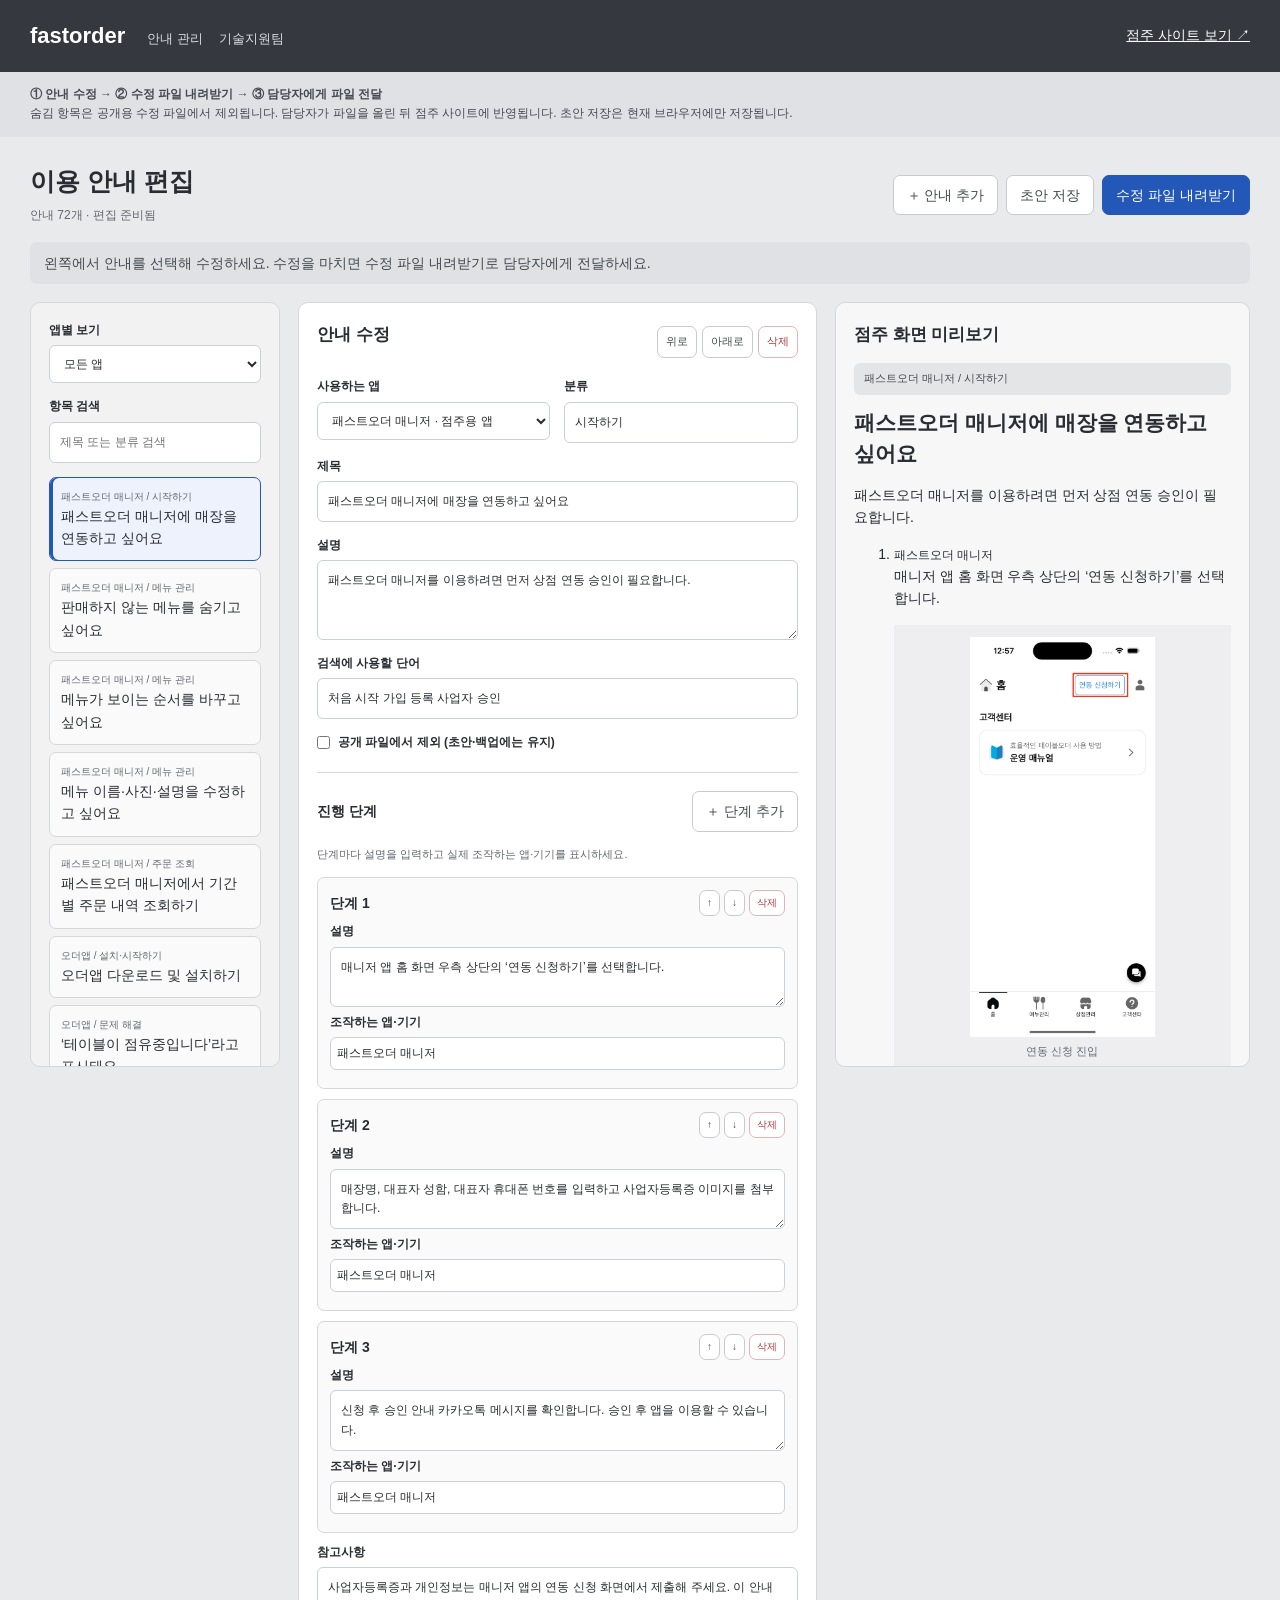
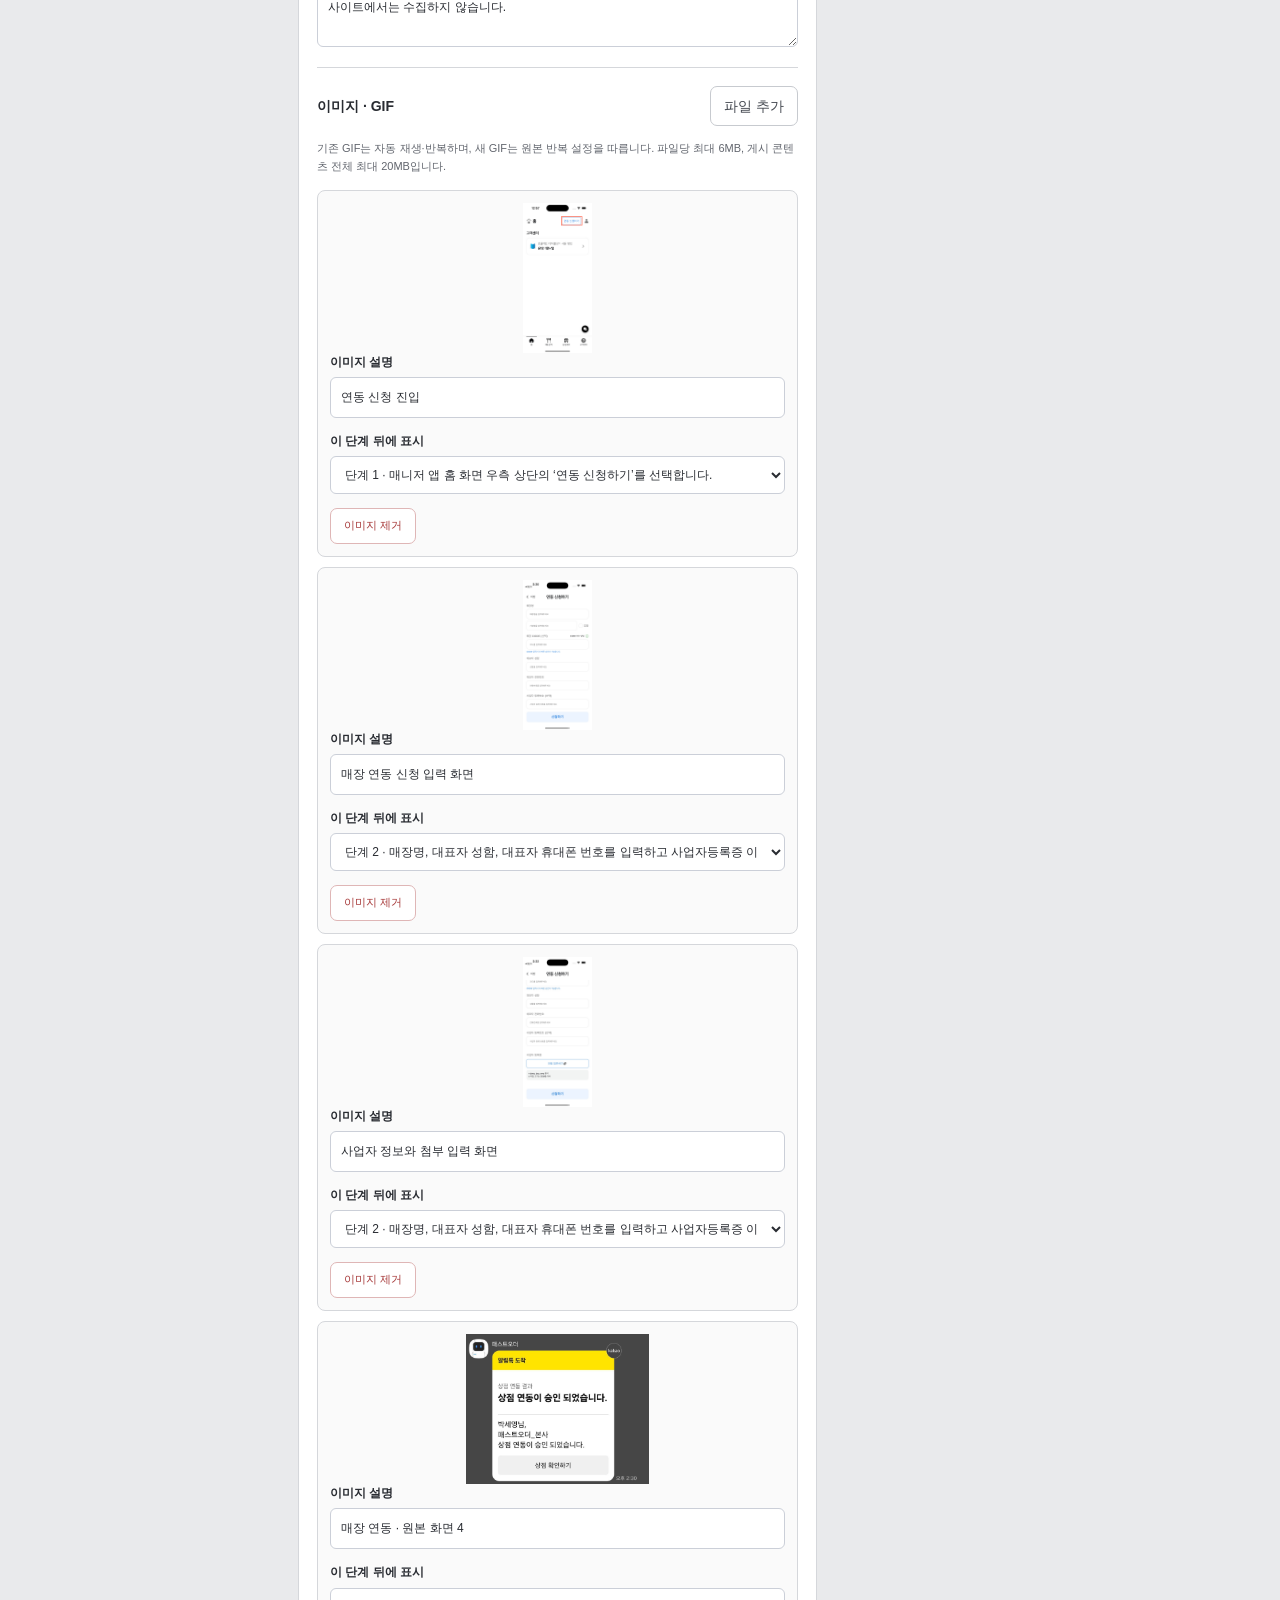
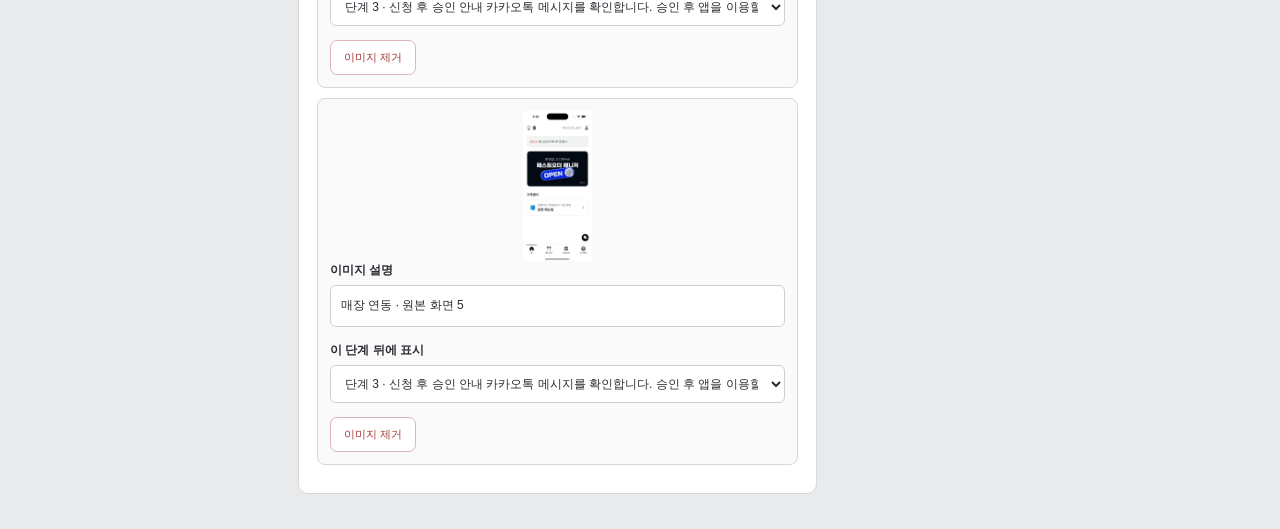
==== commit 5978a149: "Add waiting apps installation and support account guidance" ====
--- a/admin.html
+++ b/admin.html
@@ -4,11 +4,11 @@
 
 <div class="toolbar"><div><h1>이용 안내 편집</h1><p id="draft-state">안내를 불러오는 중입니다.</p></div><div class="actions"><button id="add" class="secondary">＋ 안내 추가</button><button id="save" class="secondary">초안 저장</button><button id="export">수정 파일 내려받기</button></div></div>
 <p id="status" role="status" aria-live="polite"></p>
-<main><aside><label>앱별 보기<select id="app-filter"><option value="all">모든 앱</option><option value="owner">패스트오더 매니저</option><option value="master">마스터앱</option><option value="order">오더앱</option><option value="common">공통 고객지원</option></select></label><label>항목 검색<input type="search" id="find" placeholder="제목 또는 분류 검색"></label><div id="items"></div><div class="backup"><button id="backup" class="secondary">백업 내려받기</button><label class="filebutton">백업 불러오기<input id="restore" type="file" accept="application/json,.json"></label></div></aside>
+<main><aside><label>앱별 보기<select id="app-filter"><option value="all">모든 앱</option><option value="owner">패스트오더 매니저</option><option value="master">마스터앱</option><option value="order">오더앱</option><option value="waiting-master">웨이팅 마스터앱</option><option value="waiting">웨이팅앱</option><option value="common">공통 고객지원</option></select></label><label>항목 검색<input type="search" id="find" placeholder="제목 또는 분류 검색"></label><div id="items"></div><div class="backup"><button id="backup" class="secondary">백업 내려받기</button><label class="filebutton">백업 불러오기<input id="restore" type="file" accept="application/json,.json"></label></div></aside>
 <section class="editor"><div class="edit-head"><h2 id="edit-title">안내 수정</h2><div><button id="up" class="secondary">위로</button><button id="down" class="secondary">아래로</button><button id="remove" class="danger">삭제</button></div></div>
-<form id="editor"><div class="two"><label>사용하는 앱<select id="app"><option value="owner">패스트오더 매니저 · 점주용 앱</option><option value="master">마스터앱</option><option value="order">오더앱</option><option value="common">공통 고객지원</option></select></label><label>분류<input id="category" required placeholder="예: 메뉴 관리"></label></div><label>제목<input id="title" required></label><label>설명<textarea id="intro" rows="3"></textarea></label><label>검색에 사용할 단어<input id="keywords" placeholder="예: 메뉴 숨김 품절"></label><label class="check"><input id="hidden" type="checkbox">공개 파일에서 제외 (초안·백업에는 유지)</label>
+<form id="editor"><div class="two"><label>사용하는 앱<select id="app"><option value="owner">패스트오더 매니저 · 점주용 앱</option><option value="master">마스터앱</option><option value="order">오더앱</option><option value="waiting-master">웨이팅 마스터앱</option><option value="waiting">웨이팅앱</option><option value="common">공통 고객지원</option></select></label><label>분류<input id="category" required placeholder="예: 메뉴 관리"></label></div><label>제목<input id="title" required></label><label>설명<textarea id="intro" rows="3"></textarea></label><label>검색에 사용할 단어<input id="keywords" placeholder="예: 메뉴 숨김 품절"></label><label class="check"><input id="hidden" type="checkbox">공개 파일에서 제외 (초안·백업에는 유지)</label>
 <div class="subheading"><h3>진행 단계</h3><button id="add-step" type="button" class="secondary">＋ 단계 추가</button></div><p class="hint">단계마다 설명을 입력하고 실제 조작하는 앱·기기를 표시하세요.</p><div id="steps"></div><label>참고사항<textarea id="tip" rows="3"></textarea></label>
 <div class="subheading"><h3>이미지 · GIF</h3><label class="filebutton">파일 추가<input id="images" type="file" accept="image/png,image/jpeg,image/webp,image/gif,image/avif" multiple></label></div><p class="hint">기존 GIF는 자동 재생·반복하며, 새 GIF는 원본 반복 설정을 따릅니다. 파일당 최대 6MB, 게시 콘텐츠 전체 최대 20MB입니다.</p><div id="media"></div>
 </form></section><section class="preview"><h2>점주 화면 미리보기</h2><div id="preview"></div></section></main>
 
-<script src="content-default.js?v=step-media-2"></script><script src="content-schema.js?v=step-media-2"></script><script src="admin-handoff.js?v=step-media-2"></script></body></html>
+<script src="content-default.js?v=waiting-1"></script><script src="content-schema.js?v=waiting-1"></script><script src="admin-handoff.js?v=step-media-2"></script></body></html>
